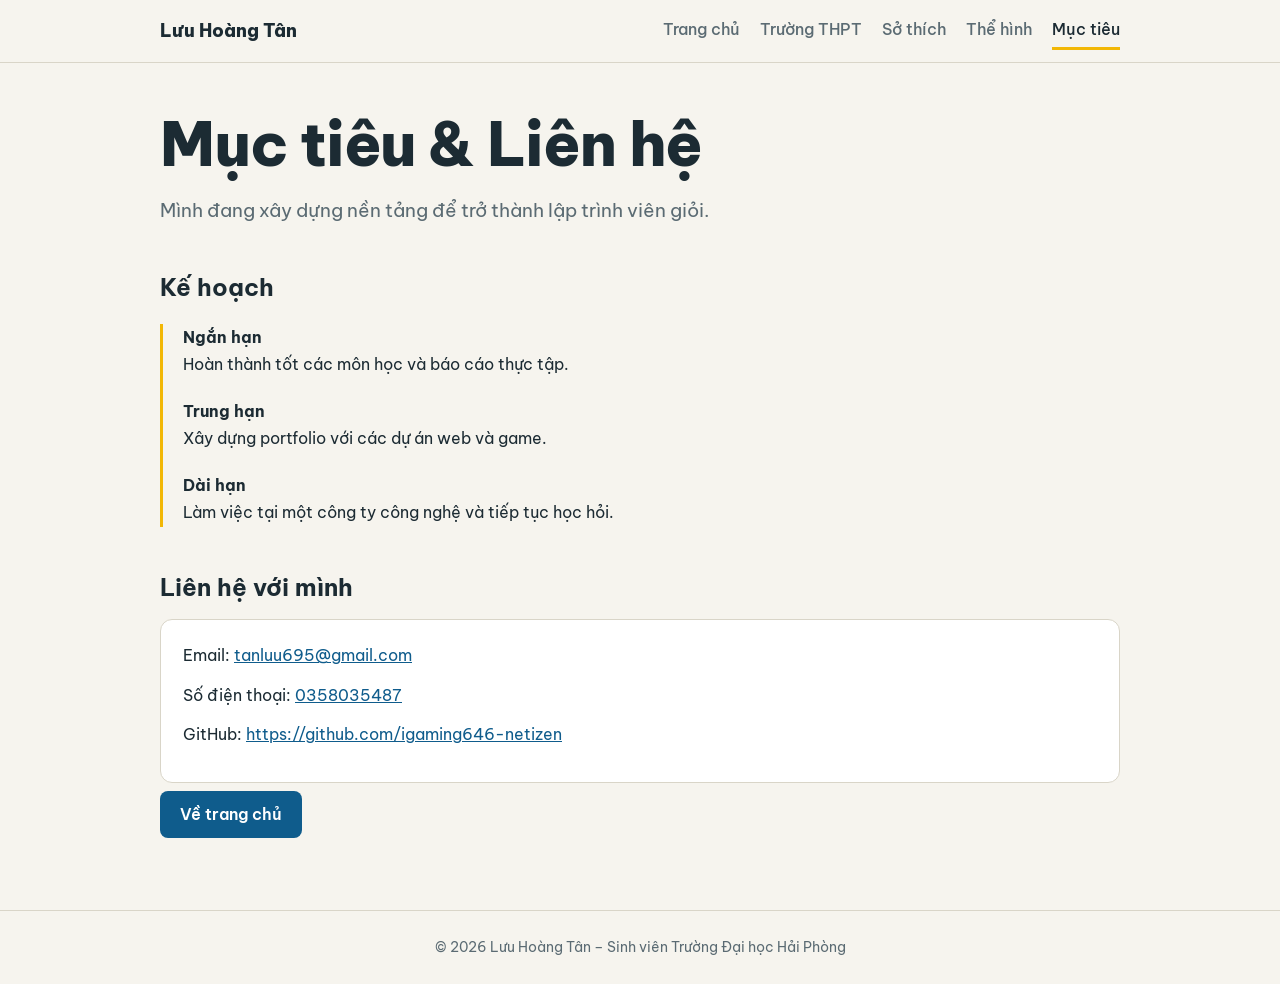
==== muc-tieu.html @ 808e8d9d "1" ====
<!DOCTYPE html>
<html lang="vi"><head><meta charset="utf-8"><meta name="viewport" content="width=device-width,initial-scale=1">
<title>Mục tiêu & Liên hệ</title>
<link rel="preconnect" href="https://fonts.googleapis.com"><link href="https://fonts.googleapis.com/css2?family=Be+Vietnam+Pro:wght@400;500;600;800&display=swap" rel="stylesheet">
<link rel="stylesheet" href="style.css"></head><body>
<header><nav><span class="logo">Lưu Hoàng Tân</span><a href="index.html">Trang chủ</a><a href="truong-thpt.html">Trường THPT</a><a href="so-thich.html">Sở thích</a><a href="the-thao.html">Thể hình</a><a href="muc-tieu.html" class=on aria-current=page>Mục tiêu</a></nav></header>
<main><h1>Mục tiêu & Liên hệ</h1>
<p class="lead">Mình đang xây dựng nền tảng để trở thành lập trình viên giỏi.</p>
<h2>Kế hoạch</h2>
<div class="tl"><div><b>Ngắn hạn</b>Hoàn thành tốt các môn học và báo cáo thực tập.</div>
<div><b>Trung hạn</b>Xây dựng portfolio với các dự án web và game.</div>
<div><b>Dài hạn</b>Làm việc tại một công ty công nghệ và tiếp tục học hỏi.</div></div>
<h2>Liên hệ với mình</h2>
<div class="card"><p>Email: <a href="mailto:tanluu695@gmail.com">tanluu695@gmail.com</a></p><p>Số điện thoại: <a href="tel:+84358035487">0358035487</a></p><p>GitHub: <a href="https://github.com/igaming646-netizen">https://github.com/igaming646-netizen</a></p></div>
<a class="btn" href="index.html">Về trang chủ</a></main>
<footer>© 2026 Lưu Hoàng Tân – Sinh viên Trường Đại học Hải Phòng</footer></body></html>
---- style.css ----
:root{--bg:#f6f4ee;--ink:#1c2b33;--mute:#5b6b73;--line:#d9d5c8;--accent:#0f5c8c;--hi:#f2b705;--card:#fff}
@media (prefers-color-scheme:dark){:root{--bg:#10191e;--ink:#eef1ee;--mute:#9db0b8;--line:#2a3a42;--accent:#6cc0f0;--card:#17242b}}
*{box-sizing:border-box;margin:0}
html{scroll-behavior:smooth}
body{font-family:'Be Vietnam Pro',system-ui,Segoe UI,Arial,sans-serif;background:var(--bg);color:var(--ink);line-height:1.7}
a{color:var(--accent)}
:focus-visible{outline:3px solid var(--hi);outline-offset:2px}
header{border-bottom:1px solid var(--line);background:var(--bg);position:sticky;top:0;z-index:5}
nav{max-width:1000px;margin:auto;display:flex;flex-wrap:wrap;gap:4px 20px;align-items:center;padding:12px 20px}
nav .logo{font-weight:800;margin-right:auto;font-size:1.1rem}
nav a{text-decoration:none;color:var(--mute);padding:4px 0;border-bottom:3px solid transparent;font-weight:500}
nav a:hover,nav a.on{color:var(--ink);border-color:var(--hi)}
main{max-width:1000px;margin:auto;padding:48px 20px 72px}
h1{font-size:clamp(2.2rem,6vw,3.8rem);line-height:1.1;font-weight:800;letter-spacing:-.02em;margin-bottom:16px}
h2{font-size:1.5rem;margin:40px 0 12px}
p{max-width:68ch;margin-bottom:12px}
.lead{font-size:1.2rem;color:var(--mute)}
.hero{display:grid;grid-template-columns:1fr 280px;gap:40px;align-items:center}
.avatar{aspect-ratio:1;border-radius:50%;background:var(--card);border:4px solid var(--hi);display:grid;place-items:center;color:var(--mute);text-align:center;font-size:.9rem;overflow:hidden}
.avatar img,.ph img{width:100%;height:100%;object-fit:cover}
.grid{display:grid;grid-template-columns:repeat(auto-fit,minmax(240px,1fr));gap:20px;margin-top:16px}
.card{background:var(--card);border:1px solid var(--line);border-radius:12px;padding:22px}
.card h3{margin-bottom:6px}
.ph{aspect-ratio:16/10;background:var(--card);border:2px dashed var(--line);border-radius:12px;display:grid;place-items:center;color:var(--mute);font-size:.9rem;overflow:hidden}
dl{display:grid;grid-template-columns:130px 1fr;gap:8px 16px;margin-top:20px}
dt{font-weight:700}
table{border-collapse:collapse;width:100%;background:var(--card);border-radius:12px;overflow:hidden}
th,td{padding:12px 16px;text-align:left;border-bottom:1px solid var(--line)}
th{background:var(--accent);color:#fff}
.tl{border-left:3px solid var(--hi);padding-left:20px;margin-top:16px}
.tl div{margin-bottom:20px}
.tl b{display:block}
.btn{display:inline-block;background:var(--accent);color:#fff;padding:10px 20px;border-radius:8px;text-decoration:none;font-weight:600;margin-top:8px}
.tableWrap{overflow-x:auto}
footer{border-top:1px solid var(--line);text-align:center;color:var(--mute);padding:24px;font-size:.9rem}
@media(max-width:700px){.hero{grid-template-columns:1fr}.avatar{max-width:220px}dl{grid-template-columns:1fr}}
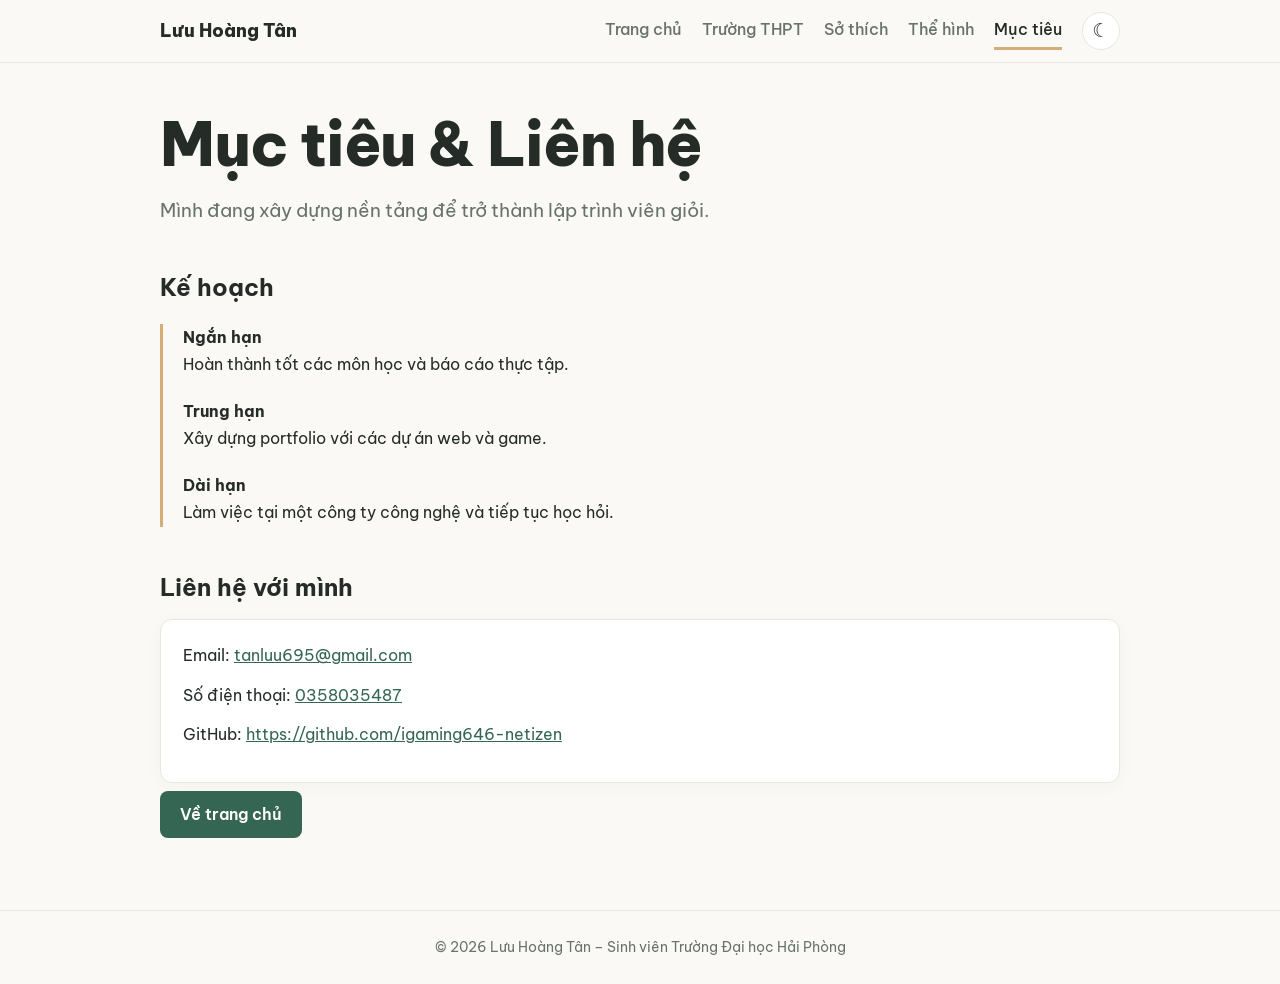
==== commit 97a0938d: "3" ====
--- a/muc-tieu.html
+++ b/muc-tieu.html
@@ -2,8 +2,21 @@
 <html lang="vi"><head><meta charset="utf-8"><meta name="viewport" content="width=device-width,initial-scale=1">
 <title>Mục tiêu & Liên hệ</title>
 <link rel="preconnect" href="https://fonts.googleapis.com"><link href="https://fonts.googleapis.com/css2?family=Be+Vietnam+Pro:wght@400;500;600;800&display=swap" rel="stylesheet">
-<link rel="stylesheet" href="style.css"></head><body>
-<header><nav><span class="logo">Lưu Hoàng Tân</span><a href="index.html">Trang chủ</a><a href="truong-thpt.html">Trường THPT</a><a href="so-thich.html">Sở thích</a><a href="the-thao.html">Thể hình</a><a href="muc-tieu.html" class=on aria-current=page>Mục tiêu</a></nav></header>
+<link rel="stylesheet" href="style.css"><script>
+  // Áp dụng lựa chọn đã lưu trước khi trang hiển thị để tránh nháy giao diện.
+  (() => {
+    try {
+      const savedTheme = localStorage.getItem("site-theme");
+      if (savedTheme === "light" || savedTheme === "dark") {
+        document.documentElement.dataset.theme = savedTheme;
+      }
+    } catch (_) {
+      // Website vẫn hoạt động bình thường nếu trình duyệt chặn localStorage.
+    }
+  })();
+</script>
+</head><body>
+<header><nav><span class="logo">Lưu Hoàng Tân</span><a href="index.html">Trang chủ</a><a href="truong-thpt.html">Trường THPT</a><a href="so-thich.html">Sở thích</a><a href="the-thao.html">Thể hình</a><a href="muc-tieu.html" class=on aria-current=page>Mục tiêu</a><button class="theme-toggle" type="button" aria-label="Chuyển sang giao diện tối" title="Chuyển giao diện sáng/tối"><span class="icon-moon" aria-hidden="true">☾</span><span class="icon-sun" aria-hidden="true">☀</span></button></nav></header>
 <main><h1>Mục tiêu & Liên hệ</h1>
 <p class="lead">Mình đang xây dựng nền tảng để trở thành lập trình viên giỏi.</p>
 <h2>Kế hoạch</h2>
@@ -13,4 +26,42 @@
 <h2>Liên hệ với mình</h2>
 <div class="card"><p>Email: <a href="mailto:tanluu695@gmail.com">tanluu695@gmail.com</a></p><p>Số điện thoại: <a href="tel:+84358035487">0358035487</a></p><p>GitHub: <a href="https://github.com/igaming646-netizen">https://github.com/igaming646-netizen</a></p></div>
 <a class="btn" href="index.html">Về trang chủ</a></main>
-<footer>© 2026 Lưu Hoàng Tân – Sinh viên Trường Đại học Hải Phòng</footer></body></html>+<footer>© 2026 Lưu Hoàng Tân – Sinh viên Trường Đại học Hải Phòng</footer><script>
+  // Nút chuyển sáng/tối: lưu lựa chọn để dùng chung trên tất cả các trang.
+  (() => {
+    const button = document.querySelector(".theme-toggle");
+    if (!button) return;
+
+    const getCurrentTheme = () => {
+      const selected = document.documentElement.dataset.theme;
+      if (selected) return selected;
+      return window.matchMedia("(prefers-color-scheme: dark)").matches
+        ? "dark"
+        : "light";
+    };
+
+    const updateButtonLabel = () => {
+      const isDark = getCurrentTheme() === "dark";
+      button.setAttribute(
+        "aria-label",
+        isDark ? "Chuyển sang giao diện sáng" : "Chuyển sang giao diện tối"
+      );
+    };
+
+    updateButtonLabel();
+
+    button.addEventListener("click", () => {
+      const nextTheme = getCurrentTheme() === "dark" ? "light" : "dark";
+      document.documentElement.dataset.theme = nextTheme;
+
+      try {
+        localStorage.setItem("site-theme", nextTheme);
+      } catch (_) {
+        // Chế độ vẫn đổi được trong phiên hiện tại nếu không lưu được.
+      }
+
+      updateButtonLabel();
+    });
+  })();
+</script>
+</body></html>
--- a/style.css
+++ b/style.css
@@ -1,36 +1,424 @@
-:root{--bg:#f6f4ee;--ink:#1c2b33;--mute:#5b6b73;--line:#d9d5c8;--accent:#0f5c8c;--hi:#f2b705;--card:#fff}
-@media (prefers-color-scheme:dark){:root{--bg:#10191e;--ink:#eef1ee;--mute:#9db0b8;--line:#2a3a42;--accent:#6cc0f0;--card:#17242b}}
-*{box-sizing:border-box;margin:0}
-html{scroll-behavior:smooth}
-body{font-family:'Be Vietnam Pro',system-ui,Segoe UI,Arial,sans-serif;background:var(--bg);color:var(--ink);line-height:1.7}
-a{color:var(--accent)}
-:focus-visible{outline:3px solid var(--hi);outline-offset:2px}
-header{border-bottom:1px solid var(--line);background:var(--bg);position:sticky;top:0;z-index:5}
-nav{max-width:1000px;margin:auto;display:flex;flex-wrap:wrap;gap:4px 20px;align-items:center;padding:12px 20px}
-nav .logo{font-weight:800;margin-right:auto;font-size:1.1rem}
-nav a{text-decoration:none;color:var(--mute);padding:4px 0;border-bottom:3px solid transparent;font-weight:500}
-nav a:hover,nav a.on{color:var(--ink);border-color:var(--hi)}
-main{max-width:1000px;margin:auto;padding:48px 20px 72px}
-h1{font-size:clamp(2.2rem,6vw,3.8rem);line-height:1.1;font-weight:800;letter-spacing:-.02em;margin-bottom:16px}
-h2{font-size:1.5rem;margin:40px 0 12px}
-p{max-width:68ch;margin-bottom:12px}
-.lead{font-size:1.2rem;color:var(--mute)}
-.hero{display:grid;grid-template-columns:1fr 280px;gap:40px;align-items:center}
-.avatar{aspect-ratio:1;border-radius:50%;background:var(--card);border:4px solid var(--hi);display:grid;place-items:center;color:var(--mute);text-align:center;font-size:.9rem;overflow:hidden}
-.avatar img,.ph img{width:100%;height:100%;object-fit:cover}
-.grid{display:grid;grid-template-columns:repeat(auto-fit,minmax(240px,1fr));gap:20px;margin-top:16px}
-.card{background:var(--card);border:1px solid var(--line);border-radius:12px;padding:22px}
-.card h3{margin-bottom:6px}
-.ph{aspect-ratio:16/10;background:var(--card);border:2px dashed var(--line);border-radius:12px;display:grid;place-items:center;color:var(--mute);font-size:.9rem;overflow:hidden}
-dl{display:grid;grid-template-columns:130px 1fr;gap:8px 16px;margin-top:20px}
-dt{font-weight:700}
-table{border-collapse:collapse;width:100%;background:var(--card);border-radius:12px;overflow:hidden}
-th,td{padding:12px 16px;text-align:left;border-bottom:1px solid var(--line)}
-th{background:var(--accent);color:#fff}
-.tl{border-left:3px solid var(--hi);padding-left:20px;margin-top:16px}
-.tl div{margin-bottom:20px}
-.tl b{display:block}
-.btn{display:inline-block;background:var(--accent);color:#fff;padding:10px 20px;border-radius:8px;text-decoration:none;font-weight:600;margin-top:8px}
-.tableWrap{overflow-x:auto}
-footer{border-top:1px solid var(--line);text-align:center;color:var(--mute);padding:24px;font-size:.9rem}
-@media(max-width:700px){.hero{grid-template-columns:1fr}.avatar{max-width:220px}dl{grid-template-columns:1fr}}
+/* =========================================================
+   1. BIẾN GIAO DIỆN
+   Chỉnh màu sắc chung tại đây: nền, chữ, viền, màu nhấn, thẻ.
+   ========================================================= */
+:root {
+  --bg: #faf9f6;
+  --ink: #252b27;
+  --mute: #68736c;
+  --line: #e8e6df;
+  --accent: #356653;
+  --hi: #d5ad78;
+  --card: #ffffff;
+}
+
+/* Giao diện tối khi người dùng chọn thủ công */
+html[data-theme="dark"] {
+  color-scheme: dark;
+  --bg: #10191e;
+  --ink: #eef1ee;
+  --mute: #9db0b8;
+  --line: #2a3a42;
+  --accent: #6cc0f0;
+  --hi: #f2b705;
+  --card: #17242b;
+}
+
+/* Nếu chưa có lựa chọn lưu, dùng giao diện theo hệ điều hành */
+@media (prefers-color-scheme: dark) {
+  html:not([data-theme]) {
+    color-scheme: dark;
+    --bg: #10191e;
+    --ink: #eef1ee;
+    --mute: #9db0b8;
+    --line: #2a3a42;
+    --accent: #6cc0f0;
+    --hi: #f2b705;
+    --card: #17242b;
+  }
+}
+
+/* =========================================================
+   2. THIẾT LẬP CƠ BẢN
+   ========================================================= */
+* {
+  box-sizing: border-box;
+  margin: 0;
+}
+
+html {
+  scroll-behavior: smooth;
+}
+
+body {
+  font-family: "Be Vietnam Pro", system-ui, "Segoe UI", Arial, sans-serif;
+  background: var(--bg);
+  color: var(--ink);
+  line-height: 1.7;
+}
+
+a {
+  color: var(--accent);
+  transition:
+    color 0.2s ease,
+    background-color 0.2s ease,
+    border-color 0.2s ease,
+    box-shadow 0.2s ease,
+    transform 0.2s ease,
+    opacity 0.2s ease;
+}
+
+/* Viền nổi bật khi dùng bàn phím để điều hướng */
+:focus-visible {
+  outline: 3px solid var(--hi);
+  outline-offset: 2px;
+}
+
+/* =========================================================
+   3. THANH ĐIỀU HƯỚNG (HEADER / NAV)
+   .logo: tên website
+   .on: đánh dấu trang hiện tại
+   ========================================================= */
+header {
+  position: sticky;
+  top: 0;
+  z-index: 5;
+  background: var(--bg);
+  border-bottom: 1px solid var(--line);
+}
+
+nav {
+  max-width: 1000px;
+  margin: 0 auto;
+  padding: 12px 20px;
+  display: flex;
+  flex-wrap: wrap;
+  align-items: center;
+  gap: 4px 20px;
+}
+
+nav .logo {
+  margin-right: auto;
+  font-size: 1.1rem;
+  font-weight: 800;
+}
+
+nav a {
+  position: relative;
+  padding: 4px 0;
+  color: var(--mute);
+  text-decoration: none;
+  font-weight: 500;
+  border-bottom: 3px solid transparent;
+  transition:
+    color 0.2s ease,
+    border-color 0.2s ease,
+    transform 0.2s ease;
+}
+
+/* Hover và trạng thái trang đang mở của các mục menu */
+nav a:hover,
+nav a.on {
+  color: var(--ink);
+  border-color: var(--hi);
+}
+
+nav a:hover {
+  color: var(--accent);
+  transform: translateY(-2px);
+}
+
+/* Nút chuyển giao diện sáng/tối ở cuối thanh điều hướng */
+.theme-toggle {
+  display: inline-grid;
+  place-items: center;
+  flex: 0 0 auto;
+  width: 38px;
+  height: 38px;
+  padding: 0;
+  color: var(--ink);
+  font: inherit;
+  font-size: 1.2rem;
+  line-height: 1;
+  cursor: pointer;
+  background: var(--card);
+  border: 1px solid var(--line);
+  border-radius: 50%;
+  transition:
+    color 0.2s ease,
+    background-color 0.2s ease,
+    border-color 0.2s ease,
+    transform 0.2s ease;
+}
+
+.theme-toggle:hover {
+  color: var(--accent);
+  border-color: var(--hi);
+  transform: rotate(12deg);
+}
+
+.theme-toggle .icon-sun {
+  display: none;
+}
+
+html[data-theme="dark"] .theme-toggle .icon-sun {
+  display: inline;
+}
+
+html[data-theme="dark"] .theme-toggle .icon-moon {
+  display: none;
+}
+
+@media (prefers-color-scheme: dark) {
+  html:not([data-theme]) .theme-toggle .icon-sun {
+    display: inline;
+  }
+
+  html:not([data-theme]) .theme-toggle .icon-moon {
+    display: none;
+  }
+}
+
+/* =========================================================
+   4. BỐ CỤC NỘI DUNG CHÍNH
+   main: khung nội dung của từng trang
+   .hero: khu vực giới thiệu đầu trang
+   ========================================================= */
+main {
+  max-width: 1000px;
+  margin: 0 auto;
+  padding: 48px 20px 72px;
+}
+
+.hero {
+  display: grid;
+  grid-template-columns: 1fr 280px;
+  align-items: center;
+  gap: 40px;
+}
+
+/* =========================================================
+   5. TIÊU ĐỀ VÀ VĂN BẢN
+   ========================================================= */
+h1 {
+  margin-bottom: 16px;
+  font-size: clamp(2.2rem, 6vw, 3.8rem);
+  line-height: 1.1;
+  font-weight: 800;
+  letter-spacing: -0.02em;
+}
+
+h2 {
+  margin: 40px 0 12px;
+  font-size: 1.5rem;
+}
+
+p {
+  max-width: 68ch;
+  margin-bottom: 12px;
+}
+
+.lead {
+  color: var(--mute);
+  font-size: 1.2rem;
+}
+
+/* Link trong nội dung: email, số điện thoại, GitHub... */
+main a:not(.btn):hover {
+  color: var(--hi);
+  text-decoration: underline;
+  text-underline-offset: 4px;
+}
+
+/* =========================================================
+   6. ẢNH ĐẠI DIỆN VÀ KHUNG ẢNH
+   .avatar: ảnh đại diện hình tròn
+   .ph: khung ảnh minh họa / ảnh phụ
+   ========================================================= */
+.avatar {
+  display: grid;
+  place-items: center;
+  aspect-ratio: 1;
+  overflow: hidden;
+  color: var(--mute);
+  text-align: center;
+  font-size: 0.9rem;
+  background: var(--card);
+  border: 4px solid var(--hi);
+  border-radius: 50%;
+}
+
+.avatar img,
+.ph img {
+  width: 100%;
+  height: 100%;
+  object-fit: cover;
+}
+
+.ph {
+  display: grid;
+  place-items: center;
+  aspect-ratio: 16 / 10;
+  overflow: hidden;
+  color: var(--mute);
+  font-size: 0.9rem;
+  background: var(--card);
+  border: 2px dashed var(--line);
+  border-radius: 12px;
+}
+
+/* =========================================================
+   7. THẺ NỘI DUNG VÀ LƯỚI
+   .grid: tự chia cột theo chiều rộng màn hình
+   .card: từng thẻ nội dung
+   ========================================================= */
+.grid {
+  display: grid;
+  grid-template-columns: repeat(auto-fit, minmax(240px, 1fr));
+  gap: 20px;
+  margin-top: 16px;
+}
+
+.card {
+  padding: 22px;
+  background: var(--card);
+  border: 1px solid var(--line);
+  border-radius: 12px;
+  box-shadow: 0 4px 18px rgba(37, 43, 39, 0.035);
+}
+
+.card h3 {
+  margin-bottom: 6px;
+}
+
+/* =========================================================
+   8. CÁC THÀNH PHẦN NỘI DUNG ĐẶC BIỆT
+   dl / dt: danh sách thông tin dạng thuật ngữ - giá trị
+   .tl: dòng thời gian
+   .tableWrap: cho phép cuộn bảng trên màn hình nhỏ
+   ========================================================= */
+dl {
+  display: grid;
+  grid-template-columns: 130px 1fr;
+  gap: 8px 16px;
+  margin-top: 20px;
+}
+
+dt {
+  font-weight: 700;
+}
+
+table {
+  width: 100%;
+  overflow: hidden;
+  background: var(--card);
+  border-collapse: collapse;
+  border-radius: 12px;
+}
+
+th,
+td {
+  padding: 12px 16px;
+  text-align: left;
+  border-bottom: 1px solid var(--line);
+}
+
+th {
+  color: #ffffff;
+  background: var(--accent);
+}
+
+.tl {
+  margin-top: 16px;
+  padding-left: 20px;
+  border-left: 3px solid var(--hi);
+}
+
+.tl div {
+  margin-bottom: 20px;
+}
+
+.tl b {
+  display: block;
+}
+
+.tableWrap {
+  overflow-x: auto;
+}
+
+/* =========================================================
+   9. NÚT HÀNH ĐỘNG
+   .btn: dùng cho liên kết được thiết kế như nút bấm
+   ========================================================= */
+.btn {
+  display: inline-block;
+  margin-top: 8px;
+  padding: 10px 20px;
+  color: #ffffff;
+  font-weight: 600;
+  text-decoration: none;
+  background: var(--accent);
+  border-radius: 8px;
+}
+
+a.btn:hover {
+  color: #252b27;
+  background: var(--hi);
+  transform: translateY(-3px);
+  box-shadow: 0 6px 16px rgba(0, 0, 0, 0.16);
+}
+
+a.btn:active {
+  transform: translateY(-1px);
+  box-shadow: 0 2px 6px rgba(0, 0, 0, 0.12);
+}
+
+/* =========================================================
+   10. CHÂN TRANG
+   ========================================================= */
+footer {
+  padding: 24px;
+  color: var(--mute);
+  font-size: 0.9rem;
+  text-align: center;
+  border-top: 1px solid var(--line);
+}
+
+/* =========================================================
+   11. RESPONSIVE - ĐIỆN THOẠI / MÀN HÌNH NHỎ
+   ========================================================= */
+@media (max-width: 700px) {
+  .hero {
+    grid-template-columns: 1fr;
+  }
+
+  .avatar {
+    max-width: 220px;
+  }
+
+  dl {
+    grid-template-columns: 1fr;
+  }
+}
+
+/* =========================================================
+   12. HỖ TRỢ NGƯỜI DÙNG GIẢM CHUYỂN ĐỘNG
+   Tắt animation/transform nếu thiết bị bật Reduce Motion.
+   ========================================================= */
+@media (prefers-reduced-motion: reduce) {
+  html {
+    scroll-behavior: auto;
+  }
+
+  a,
+  nav a {
+    transition: none;
+  }
+
+  nav a:hover,
+  .theme-toggle:hover,
+  a.btn:hover,
+  a.btn:active {
+    transform: none;
+  }
+}
